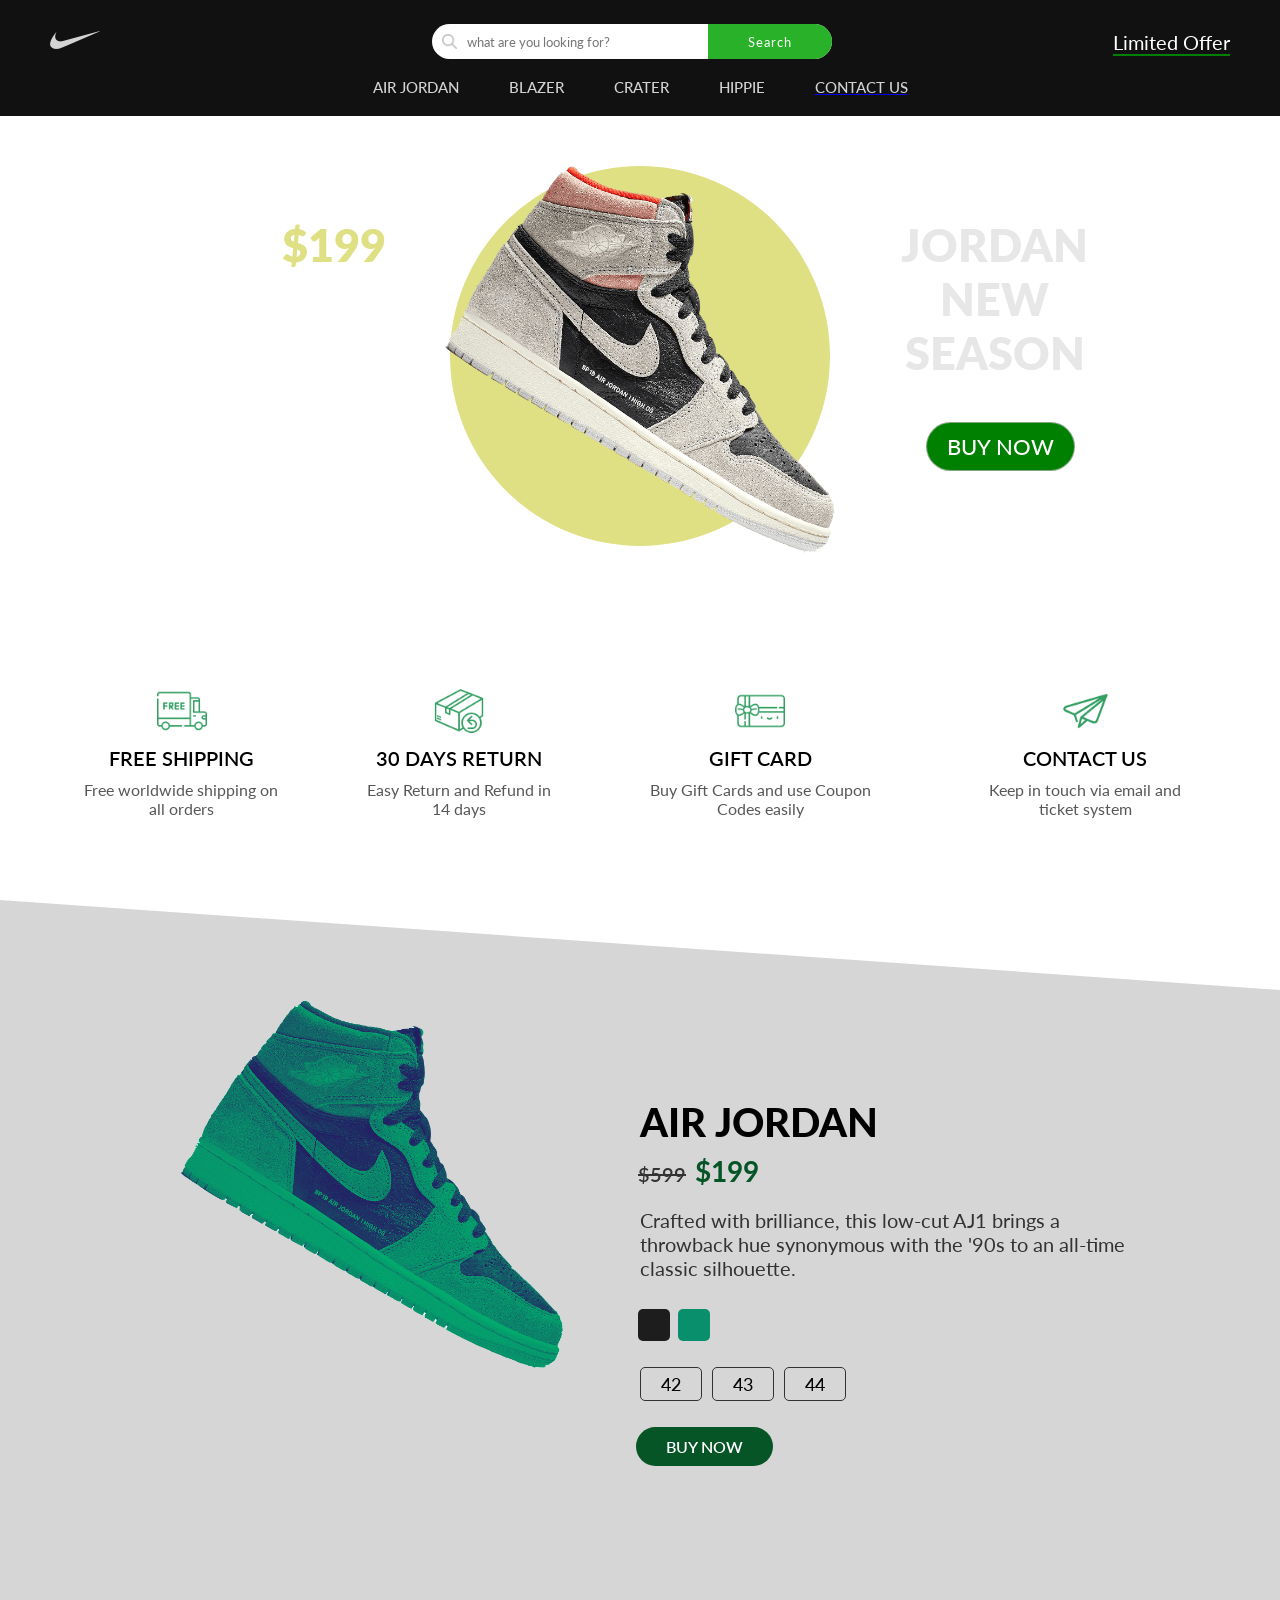
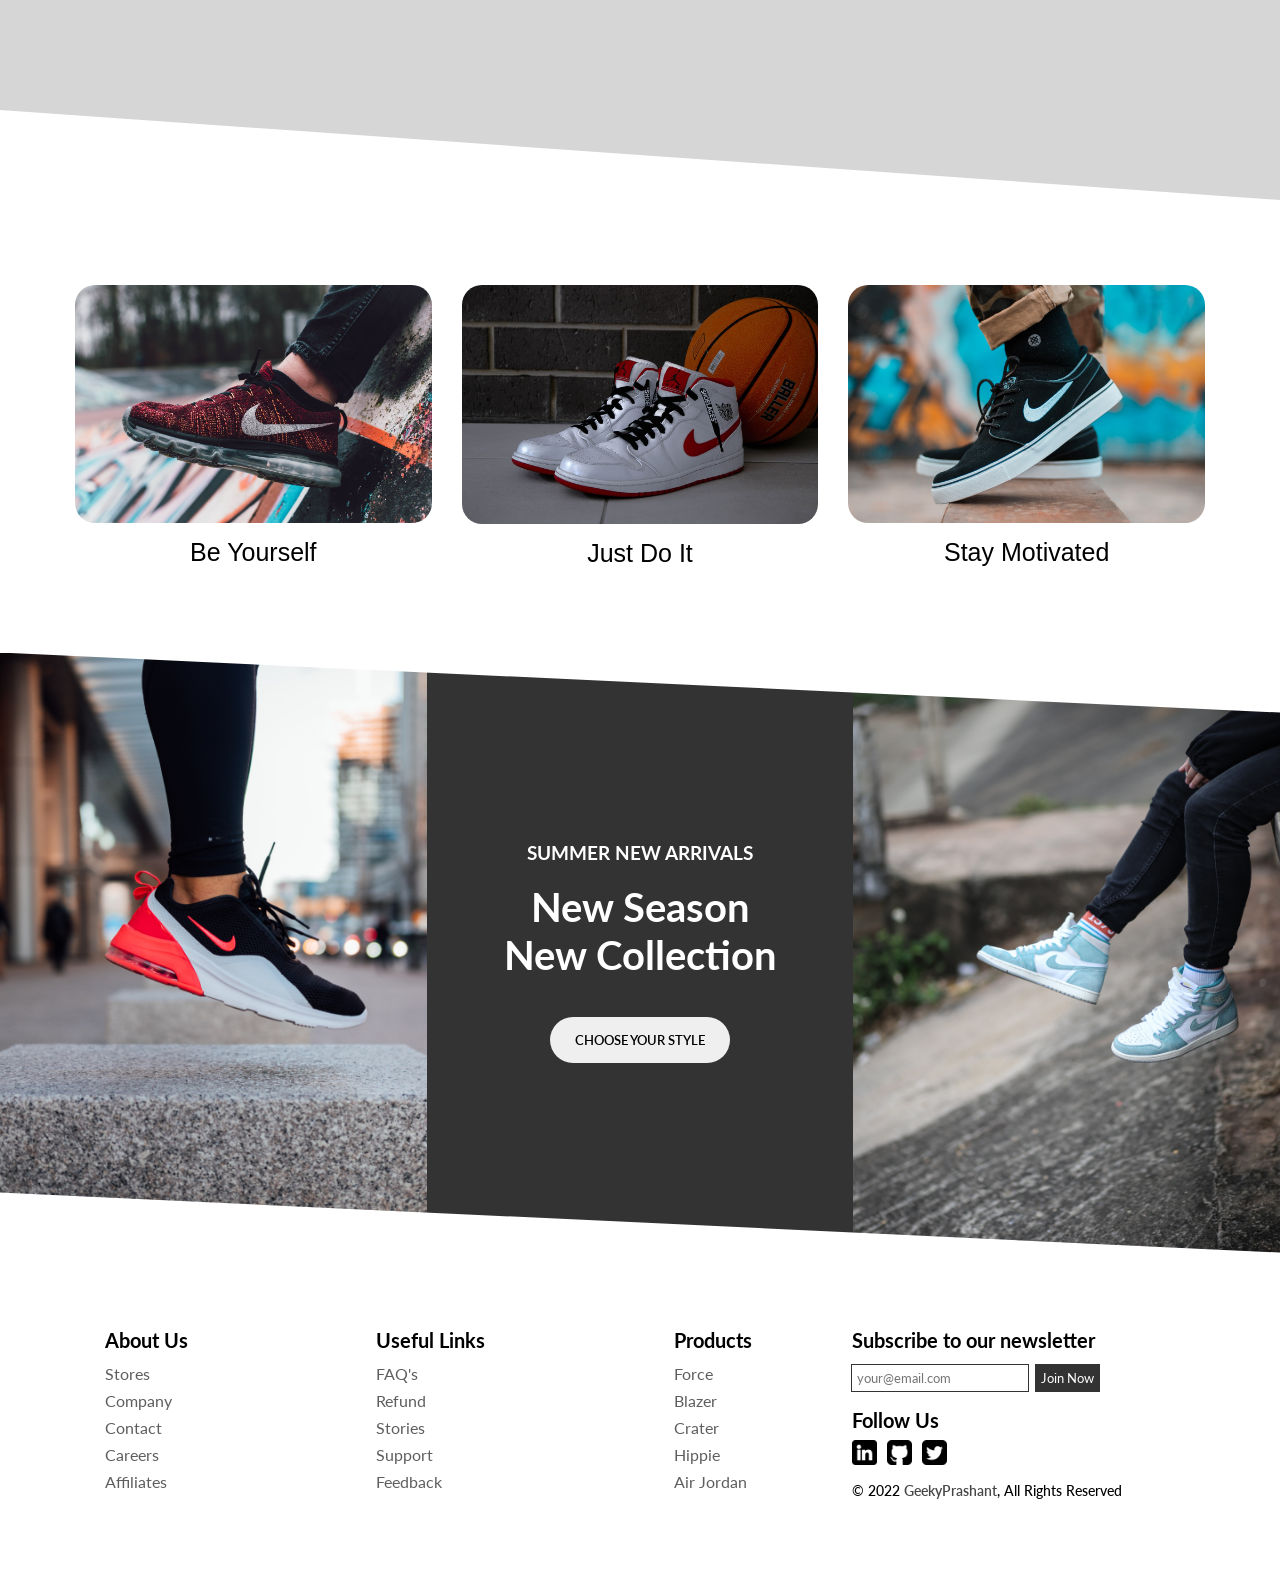
==== responsive-nike-clone-main/index.html @ 4c50a5a5 "Add files via upload" ====
<!DOCTYPE html>
<html lang="en">
  <head>
    <meta charset="UTF-8" />
    <meta name="viewport" content="width=device-width, initial-scale=1.0" />
    <title>Responsive Nike Clone</title>
    <link href="images/favicon.ico" rel="icon" type="image/x-icon" />
    <link rel="stylesheet" href="styles.css" />
    <link
      href="https://fonts.googleapis.com/css2?family=Lato:ital,wght@0,100;0,300;0,400;0,700;0,900;1,100;1,300;1,400;1,700;1,900&family=Roboto:wght@300&display=swap"
      rel="stylesheet"
    />
  </head>
  <body>
    <!-- Navbar Section -->
    <nav id="nav">
      <div class="navTop">
        <div class="navItem">
          <img src="images/logo.png" class="logo" />
        </div>
        <div class="navItem">
          <div class="search">
            <form>
              <img src="images/search.png" class="searchIcon" />
              <input type="text" placeholder="what are you looking for?" />
              <button type="submit">Search</button>
            </form>
          </div>
        </div>
        <div class="navItem">
          <span class="limitedOffer">Limited Offer</span>
        </div>
      </div>
      <div class="navBottom">
        <h3 class="menuItem">AIR JORDAN</h3>
        <h3 class="menuItem">BLAZER</h3>
        <h3 class="menuItem">CRATER</h3>
        <h3 class="menuItem">HIPPIE</h3>
        <a href="https://optical-project.onrender.com/book"><h3 class="menuItem">CONTACT US</h3></a>
      </div>
    </nav>

    <!-- Product Slider Section -->
    <div class="slider">
      <div class="sliderWrapper">
        <div class="sliderItem">
          <img src="./images/jordan.png" class="sliderImg" />
          <div class="sliderBg"></div>
          <h1 class="sliderTitle">
            JORDAN<br />
            NEW<br />
            SEASON
          </h1>
          <h2 class="sliderPrice">$199</h2>
          <button id="buy" class="buyButton"><a href="address.html">BUY NOW</a></button>
        </div>
        <!-- <script>
          document.getElementById("buy").addEventListener(('click'),()=>{
              alert("Buy successful")
          }); -->
        </script>
        <div class="sliderItem">
          <img src="./images/blazer.png" class="sliderImg" />
          <div class="sliderBg"></div>
          <h1 class="sliderTitle">
            BLAZER<br />
            NEW<br />
            SEASON
          </h1>
          <h2 class="sliderPrice">$129</h2>
          <button class="buyButton">BUY NOW</button>
        </div>
        <div class="sliderItem">
          <img src="./images/crater.png" class="sliderImg" />
          <div class="sliderBg"></div>
          <h1 class="sliderTitle">
            CRATER<br />
            NEW<br />
            SEASON
          </h1>
          <h2 class="sliderPrice">$139</h2>
          <button class="buyButton">BUY NOW</button>
        </div>
        <div class="sliderItem">
          <img src="./images/hippie.png" class="sliderImg" />
          <div class="sliderBg"></div>
          <h1 class="sliderTitle">
            HIPPIE<br />
            NEW<br />
            SEASON
          </h1>
          <h2 class="sliderPrice">$149</h2>
          <button class="buyButton" onclick="handleBuyNow()"><a href="address.html">BUY NOW</a></button>

        </div>
        <div class="sliderItem">
          <img src="./images/air2.png" class="sliderImg" />
          <div class="sliderBg"></div>
          <h1 class="sliderTitle">
            FORCE<br />
            NEW<br />
            SEASON
          </h1>
          <h2 class="sliderPrice">$119</h2>
          <button class="buyButton" onclick="handleBuyNow()">BUY NOW</button>
        </div>
      </div>
    </div>

    <!-- Features Section -->
    <div class="features">
      <div class="feature">
        <img src="./images/shipping.png" class="featureIcon" />
        <span class="featureTitle">FREE SHIPPING</span>
        <span class="featureDesc">Free worldwide shipping on all orders</span>
      </div>
      <div class="feature">
        <img src="./images/return.png" class="featureIcon" />
        <span class="featureTitle">30 DAYS RETURN</span>
        <span class="featureDesc">Easy Return and Refund in 14 days</span>
      </div>
      <div class="feature">
        <img src="./images/gift.png" class="featureIcon" />
        <span class="featureTitle">GIFT CARD</span>
        <span class="featureDesc"
          >Buy Gift Cards and use Coupon Codes easily</span
        >
      </div>
      <div class="feature">
        <img src="./images/contact.png" class="featureIcon" />
        <span class="featureTitle">CONTACT US</span>
        <span class="featureDesc"
          >Keep in touch via email and ticket system</span
        >
      </div>
    </div>

    <!-- Featured Product Section -->
    <div class="product">
      <img src="./images/jordan2.png" class="productImg" />
      <div class="productDetails">
        <h1 class="productTitle">AIR JORDAN</h1>
        <h2 class="productMrp">$599</h2>
        <h2 class="productPrice">$199</h2>
        <br />
        <p class="productDesc">
          Crafted with brilliance, this low-cut AJ1 brings a throwback hue
          synonymous with the '90s to an all-time classic silhouette.
        </p>
        <br />
        <div class="colors">
          <div class="color"></div>
          <div class="color"></div>
        </div>
        <div class="sizes">
          <div class="size">42</div>
          <div class="size">43</div>
          <div class="size">44</div>
        </div>
        <button class="productButton">BUY NOW</button>
      </div>
      <!-- Payment Model Popup -->
      <div class="payment">
        <h1 class="payTitle">Personal Information</h1>
        <label>Name and Surname</label>
        <input type="text" placeholder="Prashant Bhardwaj" class="payInput" />
        <label>Phone Number</label>
        <input type="text" placeholder="+91 987654321" class="payInput" />
        <label>Address</label>
        <input
          type="text"
          placeholder="XYZ Colony, Street Number - 78564"
          class="payInput"
        /><br />
        <h1 class="payTitle">Card Information</h1>
        <div class="cardIcons">
          <img src="./images/visa.png" width="40px" class="cardIcon" />
          <img src="./images/master.png" width="40px" class="cardIcon" />
        </div>
        <input type="password" class="payInput" placeholder="Card Number" />
        <div class="cardInfo">
          <input type="text" placeholder="mm" class="payInput sm" />
          <input type="text" placeholder="yyyy" class="payInput sm" />
          <input type="text" placeholder="cvv" class="payInput sm" />
        </div>
        <button class="payButton">Pay Now or Later</button>
        <span class="close">X</span>
      </div>
    </div>

    <!-- Gallery Section  -->
    <div class="gallery">
      <div class="galleryItem">
        <img src="images/img1.jpg" class="galleryImg" />
        <h1 class="galleryTitle">Be Yourself</h1>
      </div>
      <div class="galleryItem">
        <img src="images/img2.jpg" class="galleryImg" />
        <h1 class="galleryTitle">Just Do It</h1>
      </div>
      <div class="galleryItem">
        <img src="images/img3.jpg" class="galleryImg" />
        <h1 class="galleryTitle">Stay Motivated</h1>
      </div>
    </div>

    <!-- NewSeason Section  -->
    <div class="newSeason">
      <div class="nsItem">
        <img src="images/nsImg1.jpg" class="nsImg" />
      </div>
      <div class="nsItem">
        <h3 class="nsTitleSm">SUMMER NEW ARRIVALS</h3>
        <br />
        <h1 class="nsTitle">New Season</h1>
        <h1 class="nsTitle">New Collection</h1>
        <br /><br />
        <a href="#nav">
          <button class="nsButton">CHOOSE YOUR STYLE</button>
        </a>
      </div>
      <div class="nsItem">
        <img src="images/nsImg2.jpg" class="nsImg" />
      </div>
    </div>

    <!-- Footer Section  -->
    <footer>
      <!-- Footer Left  -->
      <div class="footerLeft">
        <div class="footerMenu">
          <h1 class="fMenuTitle">About Us</h1>
          <ul class="fList">
            <li class="fListItem">Stores</li>
            <li class="fListItem">Company</li>
            <li class="fListItem">Contact</li>
            <li class="fListItem">Careers</li>
            <li class="fListItem">Affiliates</li>
          </ul>
        </div>
        <div class="footerMenu">
          <h1 class="fMenuTitle">Useful Links</h1>
          <ul class="fList">
            <li class="fListItem">FAQ's</li>
            <li class="fListItem">Refund</li>
            <li class="fListItem">Stories</li>
            <li class="fListItem">Support</li>
            <li class="fListItem">Feedback</li>
          </ul>
        </div>
        <div class="footerMenu">
          <h1 class="fMenuTitle">Products</h1>
          <ul class="fList">
            <li class="fListItem">Force</li>
            <li class="fListItem">Blazer</li>
            <li class="fListItem">Crater</li>
            <li class="fListItem">Hippie</li>
            <li class="fListItem">Air Jordan</li>
          </ul>
        </div>
      </div>

      <!-- Footer Right  -->
      <div class="footerRight">
        <div class="footerRightMenu">
          <h1 class="fMenuTitle">Subscribe to our newsletter</h1>
          <div class="fMail">
            <input type="text" placeholder="your@email.com" class="fInput" />
            <button class="fButton">Join Now</button>
          </div>
        </div>
        <div class="footerRightMenu">
          <h1 class="fMenuTitle">Follow Us</h1>
          <div class="fIcons">
            <a href="https://www.linkedin.com/in/geekyprashant/" target="_blank"
              ><img src="./images/linkedin.png" class="fIcon"
            /></a>
            <a href="https://github.com/geeky-prashant" target="_blank"
              ><img src="./images/github.png" class="fIcon"
            /></a>
            <a href="https://twitter.com/geekyprashant" target="_blank"
              ><img src="./images/twitter.png" class="fIcon"
            /></a>
          </div>
        </div>
        <div class="footerRightMenu">
          <span class="copyright"
            >© 2022
            <a
              class="link"
              href="https://www.linkedin.com/in/geekyprashant/"
              target="_blank"
              >GeekyPrashant</a
            >, All Rights Reserved</span
          >
        </div>
      </div>
    </footer>
    <script>
      // Function to handle the click event of the "BUY NOW" button
      function handleBuyNow() {
        // Show alert when the button is clicked
        alert("Bought successfully!");
      }
    </script>
  </body>
</html>
---- responsive-nike-clone-main/styles.css ----
* {
  margin: 0;
  padding: 0;
  box-sizing: border-box;
  font-family: "Lato", sans-serif;
}
nav {
  background-color: #111;
  color: #fff;
  padding: 20px 50px;
}
.navTop {
  display: flex;
  align-items: center;
  justify-content: space-between;
  margin-bottom: 10px;
  margin-top: -5px;
}
.logo {
  cursor: pointer;
  width: 50px;
  margin-right: 50px;
}
form {
  background: #fff;
  width: 400px;
  height: 35px;
  display: flex;
  border-radius: 60px;
}
form input {
  flex: 1;
  border: none;
  outline: none;
}
form button {
  background: rgb(41, 177, 41);
  padding: 10px 40px;
  border: none;
  outline: none;
  color: #fff;
  letter-spacing: 1px;
  cursor: pointer;
  border-top-right-radius: 60px;
  border-bottom-right-radius: 60px;
}
form .searchIcon {
  align-self: center;
  width: 35px;
  height: 35px;
  padding: 10px;
}
.limitedOffer {
  font-size: 20px;
  border-bottom: 2px solid green;
  cursor: pointer;
}
.navBottom {
  display: flex;
  align-items: center;
  justify-content: center;
}
.menuItem {
  padding-left: 25px;
  padding-right: 25px;
  font-size: 15px;
  color: lightgrey;
  cursor: pointer;
  font-weight: 500;
}
.slider {
  background: url(images/background.jpg);
  
  overflow: hidden;
}
.sliderWrapper {
  display: flex;
  width: 500vw;
  transition: all 1.5s ease-in-out;
}
.sliderItem {
  width: 500vw;
  display: flex;
  align-items: center;
  justify-content: center;
  position: relative;
}
.sliderBg {
  width: 380px;
  height: 380px;
  border-radius: 50%;
  position: absolute;
  display: flex;
  align-items: center;
  margin-top: -30px;
}
.sliderTitle {
  position: absolute;
  top: 20%;
  right: 15%;
  font-size: 45px;
  font-weight: 800;
  text-align: center;
  color: rgba(223, 223, 223, 0.739);
  
}
.sliderPrice {
  position: absolute;
  top: 20%;
  left: 22%;
  font-size: 45px;
  font-weight: 800;
  text-align: center;
  border-bottom: 1px solid #ffff;
  
}
.sliderImg {
  padding: 50px;
  width: 490px;
  height: 490px;
  margin-bottom: 20px;
  z-index: 1;
}
.buyButton {
  position: absolute;
  top: 60%;
  right: 16%;
  font-size: 22px;
  padding: 10px 20px 10px 20px;
  font-weight: 500;
  color: #fff;
  background: green;
  border: 1px solid rgba(181, 180, 180, 0.739);
  border-radius: 25px;
  z-index: 1;
  cursor: pointer;
}

.buyButton a{
  text-decoration: none;
  color: #fff;
}
.buyButton:hover {
  background-color: #111;
  color: #fff;
  transition: 0.5s;
}
.sliderItem:nth-child(1) .sliderBg {
  background-color: rgb(223, 223, 131);
}
.sliderItem:nth-child(2) .sliderBg {
  background-color: rgb(184, 132, 237);
}
.sliderItem:nth-child(3) .sliderBg {
  background-color: #369e62;
}
.sliderItem:nth-child(4) .sliderBg {
  background-color: pink;
}
.sliderItem:nth-child(5) .sliderBg {
  background-color: sandybrown;
}

.sliderItem:nth-child(1) .sliderPrice {
  color: rgb(223, 223, 131);
}
.sliderItem:nth-child(2) .sliderPrice {
  color: rgb(184, 132, 237);
}
.sliderItem:nth-child(3) .sliderPrice {
  color: #369e62;
}
.sliderItem:nth-child(4) .sliderPrice {
  color: pink;
}
.sliderItem:nth-child(5) .sliderPrice {
  color: sandybrown;
}
.features {
  display: flex;
  align-items: center;
  justify-content: space-between;
  padding: 50px;
  margin-top: 10px;
  margin-bottom: 20px;
}
.feature {
  display: flex;
  flex-direction: column;
  align-items: center;
  text-align: center;
}
.featureIcon {
  width: 50px;
  height: 50px;
  cursor: pointer;
}
.featureTitle {
  font-size: 20px;
  font-weight: 600;
  margin: 10px;
}
.featureDesc {
  color: rgb(88, 87, 87);
  width: 80%;
  height: 50px;
}
.product {
  height: 100vh;
  background-color: rgba(192, 192, 192, 0.653);
  clip-path: polygon(0 0, 100% 10%, 100% 100%, 0 90%);
  position: relative;
}
.productImg {
  width: 30%;
  margin-top: 100px;
  margin-left: 180px;
}
.productDetails {
  position: absolute;
  top: 22%;
  right: 10%;
  width: 40%;
}
.productTitle {
  font-size: 40px;
  font-weight: 900;
  margin-bottom: 8px;
}
.productMrp {
  font-size: 20px;
  margin: 8px;
  margin-left: -2px;
  font-weight: 600;
  display: inline-block;
  margin-bottom: 16px;
  color: #333;
  text-decoration: line-through;
}
.productPrice {
  font-size: 28px;
  color: #055527;
  display: inline-block;
  margin-bottom: 20px;
  margin-left: -3px;
}
.productDesc {
  font-size: 20px;
  color: #333;
}
.colors,
.sizes {
  display: flex;
  margin-bottom: 16px;
}
.color {
  width: 32px;
  height: 32px;
  border-radius: 5px;
  background-color: #1e1d1e;
  margin: 10px;
  cursor: pointer;
  margin-left: -2px;
}
.color:last-child {
  background-color: #098f6b;
}
.size {
  padding: 5px 20px;
  border: 1px solid #333;
  border-radius: 5px;
  margin-right: 10px;
  cursor: pointer;
  font-size: 18px;
  margin-bottom: 2px;
}
.size:hover {
  background-color: #333;
  color: #fff;
}
.productButton {
  padding: 10px 30px;
  background-color: #055527;
  color: #fff;
  outline: none;
  border: none;
  border-radius: 50px;
  font-size: 16px;
  margin: 8px;
  margin-left: -4px;
  cursor: pointer;
  font-weight: 600;
}
.payment {
  width: 500px;
  height: 500px;
  background-color: #fff;
  position: absolute;
  top: 0;
  bottom: 0;
  left: 0;
  right: 0;
  margin: auto;
  padding: 30px 30px;
  display: none;
  flex-direction: column;
  border-radius: 15px;
  -webkit-box-shadow: 0px 0px 13px 2px rgb(82, 81, 81);
  box-shadow: 0px 0px 13px 2px rgb(82, 81, 81);
}
.payTitle {
  font-size: 20px;
  color: lightslategray;
  margin-bottom: 10px;
}
label {
  font-size: 14px;
  font-weight: 500;
}
.payInput {
  padding: 6px;
  margin: 6px 0px;
  border: none;
  border-bottom: 1px solid lightslategray;
  outline: none;
}
.payInput::placeholder {
  color: lightslategray;
}
.cardIcons {
  display: flex;
}
.cardIcon {
  margin-right: 10px;
}
.cardIcon {
  display: flex;
  justify-content: space-between;
}
.sm {
  width: 30%;
  padding: 6px;
  margin: 6px 6px;
}
.payButton {
  height: 50px;
  width: 100%;
  margin-top: 20px;
  border-radius: 50px;
  background-color: green;
  color: #fff;
  outline: none;
  border: none;
  font-size: 16px;
  font-weight: 500;
  font-family: "Poppins", sans-serif;
  cursor: pointer;
}
.close {
  width: 20px;
  height: 20px;
  position: absolute;
  background-color: lightslategray;
  color: #fff;
  border-radius: 5px;
  font-size: 12px;
  top: 15px;
  right: 15px;
  display: flex;
  align-items: center;
  justify-content: center;
  cursor: pointer;
}
.gallery {
  margin: 20px 10px;
  padding: 50px;
  display: flex;
}
.galleryItem {
  flex: 1;
  padding: 15px;
}
.galleryImg {
  width: 100%;
  border-radius: 20px;
  cursor: pointer;
}
.galleryTitle {
  font-size: 25px;
  text-align: center;
  font-weight: 500;
  font-family: "Poppins", sans-serif;
  margin-top: 12px;
}
.newSeason {
  display: flex;
  clip-path: polygon(0 0, 100% 10%, 100% 100%, 0 90%);
}
.nsItem {
  flex: 1;
  background-color: #333;
  flex-direction: column;
  color: #fff;
  display: flex;
  align-items: center;
  justify-content: center;
}
.nsImg {
  width: 100%;
  height: 600px;
}
.nsTitle {
  font-size: 40px;
}
.nsButton {
  padding: 15px 25px;
  font-weight: 600;
  cursor: pointer;
  border-radius: 50px;
  outline: none;
  border: none;
}
footer {
  display: flex;
  margin: 25px 55px;
}
.footerLeft {
  flex: 2;
  display: flex;
  justify-content: space-between;
  padding: 50px;
}
.fMenuTitle {
  font-size: 20px;
  margin-bottom: 12px;
}
.fList {
  padding: 0;
  list-style: none;
}
.fListItem {
  margin-bottom: 8px;
  color: rgb(94, 94, 94);
  cursor: pointer;
}
.footerRight {
  flex: 1;
  padding: 50px;
  display: flex;
  flex-direction: column;
  justify-content: space-between;
}
.fInput {
  padding: 5px;
  border: none;
  outline: 1px solid #333;
}
.fButton {
  padding: 6px;
  background-color: #333;
  color: #fff;
  cursor: pointer;
  outline: none;
  border: none;
  margin-left: 3px;
}
.fIcons {
  display: flex;
}
.fIcon {
  width: 25px;
  height: 25px;
  margin-right: 10px;
  margin-top: -5px;
  margin-bottom: -5px;
  cursor: pointer;
}
.copyright {
  font-weight: 500;
  font-size: 14px;
}
.link {
  text-decoration: none;
  font-weight: 600;
  color: rgb(70, 70, 70);
}



@media screen and (max-width: 600px) {
  nav {
    padding: 20px;
  }
  .search {
    display: none;
  }
  .navBottom {
    flex-wrap: wrap;
  }
  .menuItem {
    margin: 5px;
    padding: 5px;
    font-weight: 700;
    font-size: 14px;
  }
  .slider {
    clip-path: polygon(0 0, 100% 0, 100% 100%, 0 90%);
    padding-bottom: 40px;
  }
  .sliderImg {
    width: 90%;
    height: 90%;
  }
  .sliderBg {
    width: 60%;
    height: 60%;
  }
  .sliderTitle {
    display: none;
  }
  .sliderPrice {
    top: 8%;
    left: 6%;
    font-size: 32px;
  }
  .buyButton {
    top: unset;
    right: 6%;
    bottom: 2%;
    font-size: 15px;
  }
  .features {
    flex-direction: column;
    padding: 20px;
    margin-top: 5px;
    margin-bottom: -2px;
  }
  .feature {
    padding: 20px;
  }
  .featureIcon {
    width: 60px;
    height: 60px;
  }
  .product {
    clip-path: polygon(0 0, 100% 5%, 100% 100%, 0 95%);
    display: flex;
    flex-direction: column;
    align-items: center;
    height: 920px;
  }
  .productImg {
    width: 70%;
    margin-top: 90px;
    margin-bottom: -180px;
    margin-left: auto;
    margin-right: auto;
  }
  .productDetails {
    width: 100%;
    padding: 30px;
    right: 0%;
    display: flex;
    flex-direction: column;
    align-items: center;
    text-align: center;
    position: relative;
  }
  .productTitle {
    font-size: 25px;
  }
  .productDesc {
    margin-top: -20px;
  }
  .productMrp {
    display: none;
  }
  .productButton {
    padding: 15px 50px;
  }
  .payment {
    width: 350px;
    padding: 25px 20px;
  }
  .payButton {
    height: 100px;
    margin-top: 22px;
  }
  .sm {
    width: 28%;
    padding: 6px;
    margin: 6px 6px;
  }
  .gallery {
    display: flex;
    flex-direction: column;
    padding: 10px;
    margin-top: 50px;
    margin-bottom: 40px;
  }
  .newSeason {
    flex-direction: column;
    clip-path: polygon(0 0, 100% 3%, 100% 100%, 0 97%);
  }
  .nsItem:nth-child(2) {
    padding: 60px;
  }
  .nsTitleSm {
    text-align: center;
  }
  .nsTitle {
    text-align: center;
    font-size: 30px;
  }
  footer {
    flex-direction: column;
    align-items: center;
    margin: 40px 5px;
  }
  .footerLeft {
    padding: 25px;
    width: 100%;
  }
  .footerRight {
    width: 100%;
    padding: 0px;
    margin-bottom: 20px;
    align-items: center;
  }
  .fMenuTitle {
    text-align: center;
  }
  .fInput {
    padding: 10px;
  }
  .fButton {
    padding: 12px;
  }
  .fInput {
    margin-bottom: 20px;
  }
  .fIcons {
    margin-bottom: 20px;
  }
  .fIcon {
    width: 28px;
    height: 28px;
    margin-left: 5px;
  }
}
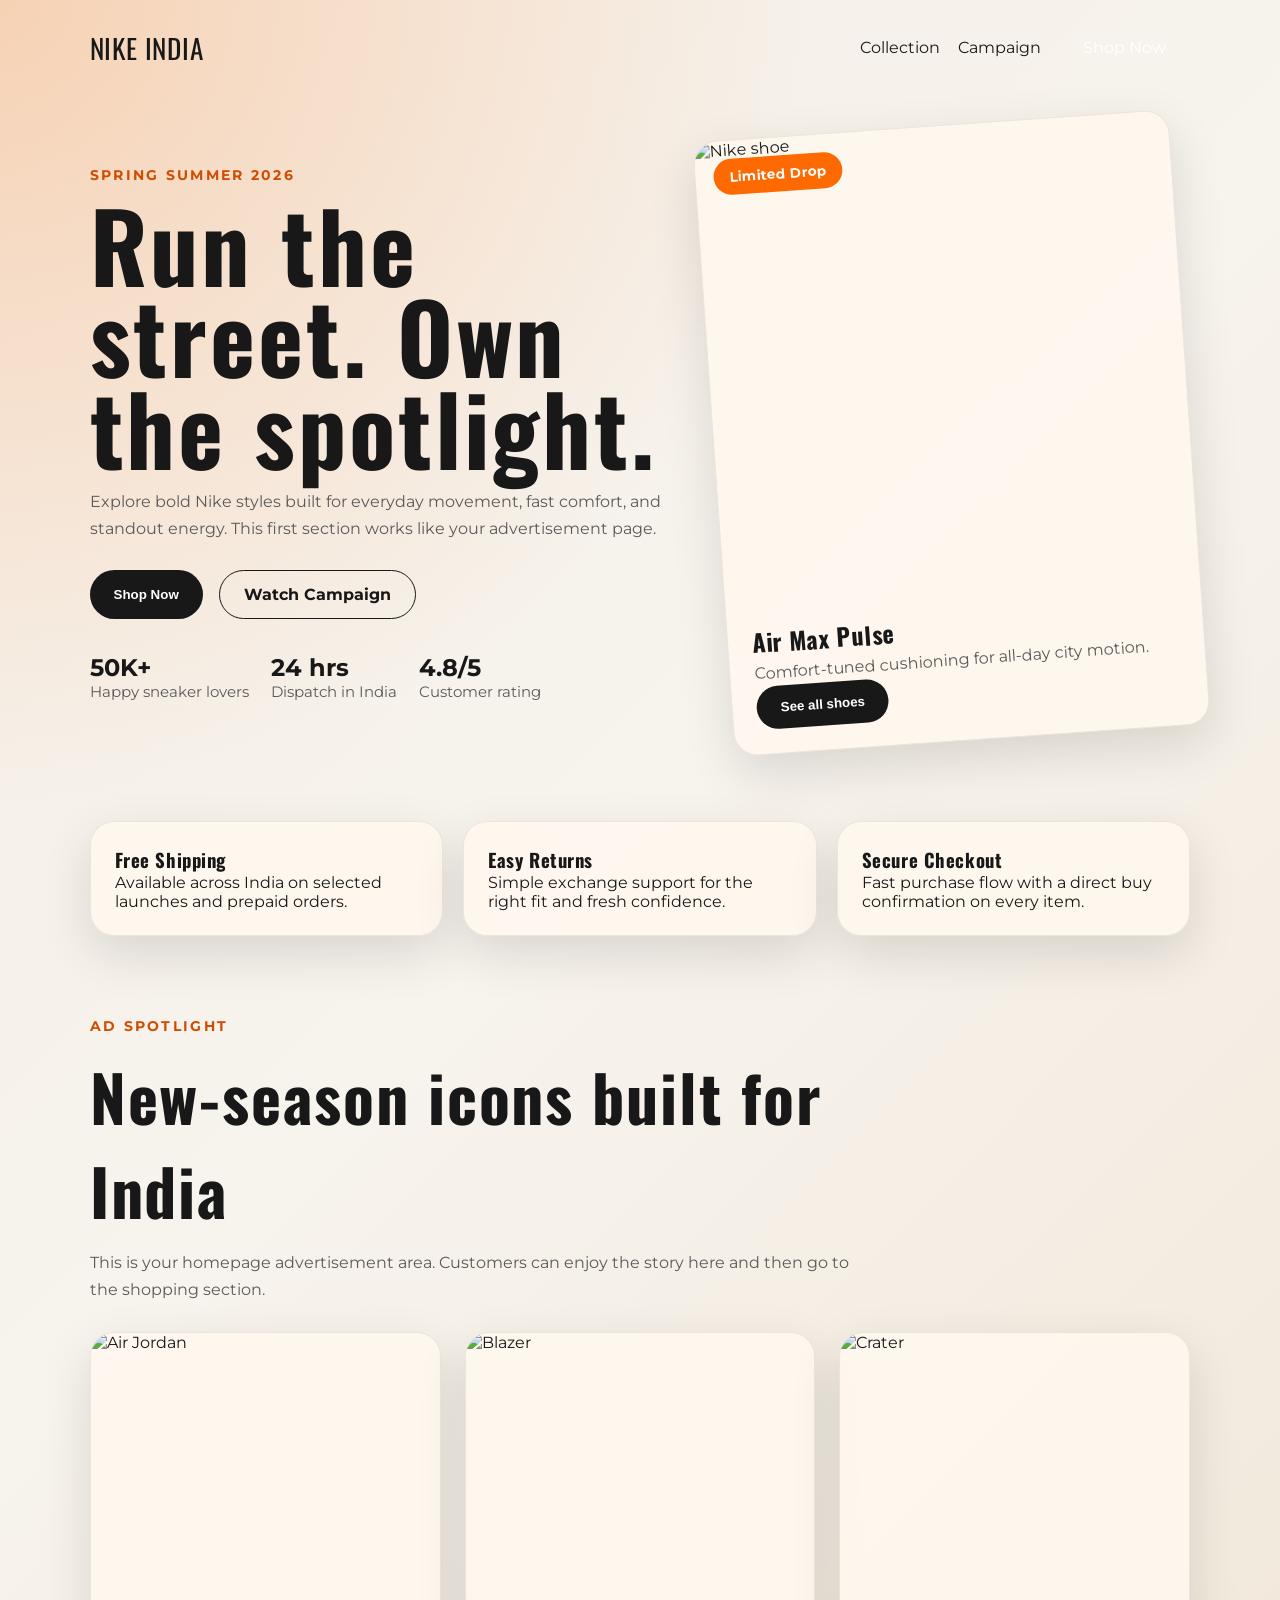
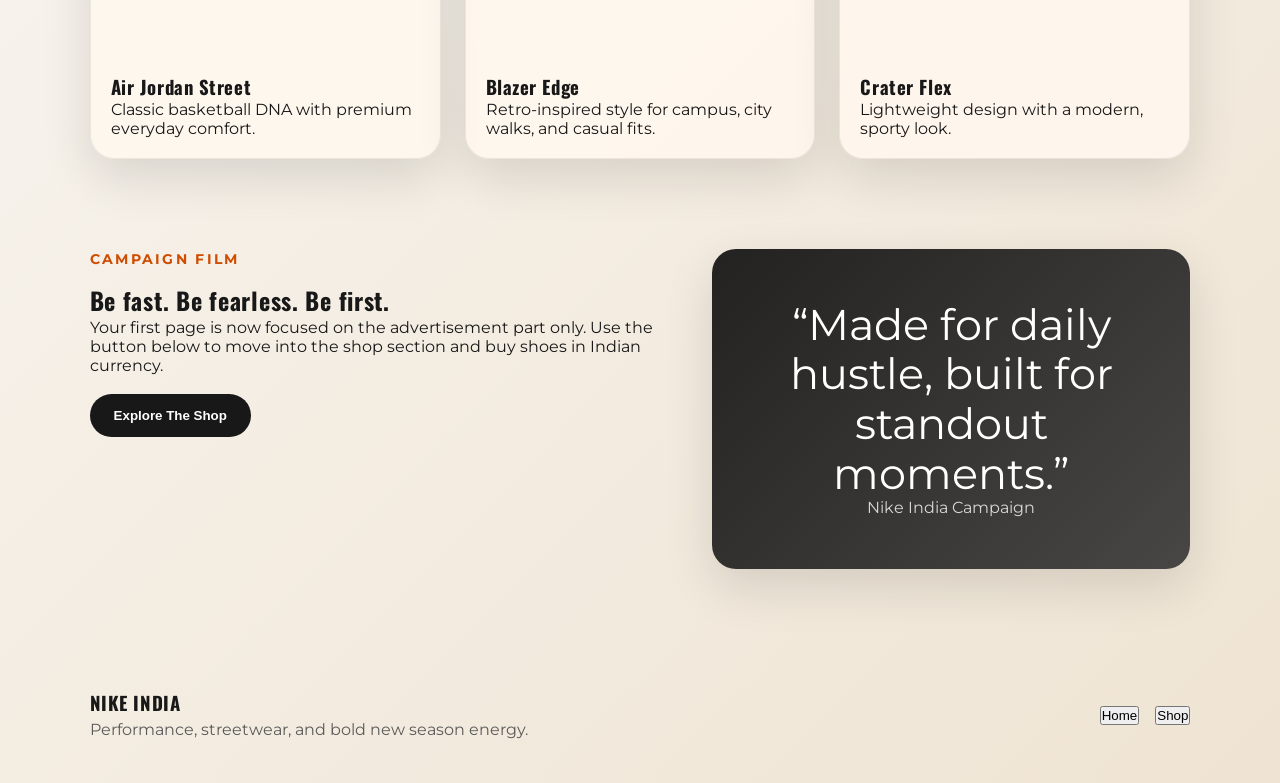
==== commit 561772c6: "Updated Nike Store project" ====
--- a/responsive-nike-clone-main/index.html
+++ b/responsive-nike-clone-main/index.html
@@ -1,307 +1,817 @@
-<!DOCTYPE html>
-<html lang="en">
-  <head>
-    <meta charset="UTF-8" />
-    <meta name="viewport" content="width=device-width, initial-scale=1.0" />
-    <title>Responsive Nike Clone</title>
-    <link href="images/favicon.ico" rel="icon" type="image/x-icon" />
-    <link rel="stylesheet" href="styles.css" />
-    <link
-      href="https://fonts.googleapis.com/css2?family=Lato:ital,wght@0,100;0,300;0,400;0,700;0,900;1,100;1,300;1,400;1,700;1,900&family=Roboto:wght@300&display=swap"
-      rel="stylesheet"
-    />
-  </head>
-  <body>
-    <!-- Navbar Section -->
-    <nav id="nav">
-      <div class="navTop">
-        <div class="navItem">
-          <img src="images/logo.png" class="logo" />
-        </div>
-        <div class="navItem">
-          <div class="search">
-            <form>
-              <img src="images/search.png" class="searchIcon" />
-              <input type="text" placeholder="what are you looking for?" />
-              <button type="submit">Search</button>
-            </form>
-          </div>
-        </div>
-        <div class="navItem">
-          <span class="limitedOffer">Limited Offer</span>
-        </div>
-      </div>
-      <div class="navBottom">
-        <h3 class="menuItem">AIR JORDAN</h3>
-        <h3 class="menuItem">BLAZER</h3>
-        <h3 class="menuItem">CRATER</h3>
-        <h3 class="menuItem">HIPPIE</h3>
-        <a href="https://optical-project.onrender.com/book"><h3 class="menuItem">CONTACT US</h3></a>
-      </div>
-    </nav>
-
-    <!-- Product Slider Section -->
-    <div class="slider">
-      <div class="sliderWrapper">
-        <div class="sliderItem">
-          <img src="./images/jordan.png" class="sliderImg" />
-          <div class="sliderBg"></div>
-          <h1 class="sliderTitle">
-            JORDAN<br />
-            NEW<br />
-            SEASON
-          </h1>
-          <h2 class="sliderPrice">$199</h2>
-          <button id="buy" class="buyButton"><a href="address.html">BUY NOW</a></button>
-        </div>
-        <!-- <script>
-          document.getElementById("buy").addEventListener(('click'),()=>{
-              alert("Buy successful")
-          }); -->
-        </script>
-        <div class="sliderItem">
-          <img src="./images/blazer.png" class="sliderImg" />
-          <div class="sliderBg"></div>
-          <h1 class="sliderTitle">
-            BLAZER<br />
-            NEW<br />
-            SEASON
-          </h1>
-          <h2 class="sliderPrice">$129</h2>
-          <button class="buyButton">BUY NOW</button>
-        </div>
-        <div class="sliderItem">
-          <img src="./images/crater.png" class="sliderImg" />
-          <div class="sliderBg"></div>
-          <h1 class="sliderTitle">
-            CRATER<br />
-            NEW<br />
-            SEASON
-          </h1>
-          <h2 class="sliderPrice">$139</h2>
-          <button class="buyButton">BUY NOW</button>
-        </div>
-        <div class="sliderItem">
-          <img src="./images/hippie.png" class="sliderImg" />
-          <div class="sliderBg"></div>
-          <h1 class="sliderTitle">
-            HIPPIE<br />
-            NEW<br />
-            SEASON
-          </h1>
-          <h2 class="sliderPrice">$149</h2>
-          <button class="buyButton" onclick="handleBuyNow()"><a href="address.html">BUY NOW</a></button>
-
-        </div>
-        <div class="sliderItem">
-          <img src="./images/air2.png" class="sliderImg" />
-          <div class="sliderBg"></div>
-          <h1 class="sliderTitle">
-            FORCE<br />
-            NEW<br />
-            SEASON
-          </h1>
-          <h2 class="sliderPrice">$119</h2>
-          <button class="buyButton" onclick="handleBuyNow()">BUY NOW</button>
-        </div>
-      </div>
-    </div>
-
-    <!-- Features Section -->
-    <div class="features">
-      <div class="feature">
-        <img src="./images/shipping.png" class="featureIcon" />
-        <span class="featureTitle">FREE SHIPPING</span>
-        <span class="featureDesc">Free worldwide shipping on all orders</span>
-      </div>
-      <div class="feature">
-        <img src="./images/return.png" class="featureIcon" />
-        <span class="featureTitle">30 DAYS RETURN</span>
-        <span class="featureDesc">Easy Return and Refund in 14 days</span>
-      </div>
-      <div class="feature">
-        <img src="./images/gift.png" class="featureIcon" />
-        <span class="featureTitle">GIFT CARD</span>
-        <span class="featureDesc"
-          >Buy Gift Cards and use Coupon Codes easily</span
-        >
-      </div>
-      <div class="feature">
-        <img src="./images/contact.png" class="featureIcon" />
-        <span class="featureTitle">CONTACT US</span>
-        <span class="featureDesc"
-          >Keep in touch via email and ticket system</span
-        >
-      </div>
-    </div>
-
-    <!-- Featured Product Section -->
-    <div class="product">
-      <img src="./images/jordan2.png" class="productImg" />
-      <div class="productDetails">
-        <h1 class="productTitle">AIR JORDAN</h1>
-        <h2 class="productMrp">$599</h2>
-        <h2 class="productPrice">$199</h2>
-        <br />
-        <p class="productDesc">
-          Crafted with brilliance, this low-cut AJ1 brings a throwback hue
-          synonymous with the '90s to an all-time classic silhouette.
-        </p>
-        <br />
-        <div class="colors">
-          <div class="color"></div>
-          <div class="color"></div>
-        </div>
-        <div class="sizes">
-          <div class="size">42</div>
-          <div class="size">43</div>
-          <div class="size">44</div>
-        </div>
-        <button class="productButton">BUY NOW</button>
-      </div>
-      <!-- Payment Model Popup -->
-      <div class="payment">
-        <h1 class="payTitle">Personal Information</h1>
-        <label>Name and Surname</label>
-        <input type="text" placeholder="Prashant Bhardwaj" class="payInput" />
-        <label>Phone Number</label>
-        <input type="text" placeholder="+91 987654321" class="payInput" />
-        <label>Address</label>
-        <input
-          type="text"
-          placeholder="XYZ Colony, Street Number - 78564"
-          class="payInput"
-        /><br />
-        <h1 class="payTitle">Card Information</h1>
-        <div class="cardIcons">
-          <img src="./images/visa.png" width="40px" class="cardIcon" />
-          <img src="./images/master.png" width="40px" class="cardIcon" />
-        </div>
-        <input type="password" class="payInput" placeholder="Card Number" />
-        <div class="cardInfo">
-          <input type="text" placeholder="mm" class="payInput sm" />
-          <input type="text" placeholder="yyyy" class="payInput sm" />
-          <input type="text" placeholder="cvv" class="payInput sm" />
-        </div>
-        <button class="payButton">Pay Now or Later</button>
-        <span class="close">X</span>
-      </div>
-    </div>
-
-    <!-- Gallery Section  -->
-    <div class="gallery">
-      <div class="galleryItem">
-        <img src="images/img1.jpg" class="galleryImg" />
-        <h1 class="galleryTitle">Be Yourself</h1>
-      </div>
-      <div class="galleryItem">
-        <img src="images/img2.jpg" class="galleryImg" />
-        <h1 class="galleryTitle">Just Do It</h1>
-      </div>
-      <div class="galleryItem">
-        <img src="images/img3.jpg" class="galleryImg" />
-        <h1 class="galleryTitle">Stay Motivated</h1>
-      </div>
-    </div>
-
-    <!-- NewSeason Section  -->
-    <div class="newSeason">
-      <div class="nsItem">
-        <img src="images/nsImg1.jpg" class="nsImg" />
-      </div>
-      <div class="nsItem">
-        <h3 class="nsTitleSm">SUMMER NEW ARRIVALS</h3>
-        <br />
-        <h1 class="nsTitle">New Season</h1>
-        <h1 class="nsTitle">New Collection</h1>
-        <br /><br />
-        <a href="#nav">
-          <button class="nsButton">CHOOSE YOUR STYLE</button>
-        </a>
-      </div>
-      <div class="nsItem">
-        <img src="images/nsImg2.jpg" class="nsImg" />
-      </div>
-    </div>
-
-    <!-- Footer Section  -->
-    <footer>
-      <!-- Footer Left  -->
-      <div class="footerLeft">
-        <div class="footerMenu">
-          <h1 class="fMenuTitle">About Us</h1>
-          <ul class="fList">
-            <li class="fListItem">Stores</li>
-            <li class="fListItem">Company</li>
-            <li class="fListItem">Contact</li>
-            <li class="fListItem">Careers</li>
-            <li class="fListItem">Affiliates</li>
-          </ul>
-        </div>
-        <div class="footerMenu">
-          <h1 class="fMenuTitle">Useful Links</h1>
-          <ul class="fList">
-            <li class="fListItem">FAQ's</li>
-            <li class="fListItem">Refund</li>
-            <li class="fListItem">Stories</li>
-            <li class="fListItem">Support</li>
-            <li class="fListItem">Feedback</li>
-          </ul>
-        </div>
-        <div class="footerMenu">
-          <h1 class="fMenuTitle">Products</h1>
-          <ul class="fList">
-            <li class="fListItem">Force</li>
-            <li class="fListItem">Blazer</li>
-            <li class="fListItem">Crater</li>
-            <li class="fListItem">Hippie</li>
-            <li class="fListItem">Air Jordan</li>
-          </ul>
-        </div>
-      </div>
-
-      <!-- Footer Right  -->
-      <div class="footerRight">
-        <div class="footerRightMenu">
-          <h1 class="fMenuTitle">Subscribe to our newsletter</h1>
-          <div class="fMail">
-            <input type="text" placeholder="your@email.com" class="fInput" />
-            <button class="fButton">Join Now</button>
-          </div>
-        </div>
-        <div class="footerRightMenu">
-          <h1 class="fMenuTitle">Follow Us</h1>
-          <div class="fIcons">
-            <a href="https://www.linkedin.com/in/geekyprashant/" target="_blank"
-              ><img src="./images/linkedin.png" class="fIcon"
-            /></a>
-            <a href="https://github.com/geeky-prashant" target="_blank"
-              ><img src="./images/github.png" class="fIcon"
-            /></a>
-            <a href="https://twitter.com/geekyprashant" target="_blank"
-              ><img src="./images/twitter.png" class="fIcon"
-            /></a>
-          </div>
-        </div>
-        <div class="footerRightMenu">
-          <span class="copyright"
-            >© 2022
-            <a
-              class="link"
-              href="https://www.linkedin.com/in/geekyprashant/"
-              target="_blank"
-              >GeekyPrashant</a
-            >, All Rights Reserved</span
-          >
-        </div>
-      </div>
-    </footer>
-    <script>
-      // Function to handle the click event of the "BUY NOW" button
-      function handleBuyNow() {
-        // Show alert when the button is clicked
-        alert("Bought successfully!");
-      }
-    </script>
-  </body>
-</html>
+<!DOCTYPE html>
+<html lang="en">
+  <head>
+    <meta charset="UTF-8" />
+    <meta name="viewport" content="width=device-width, initial-scale=1.0" />
+    <title>Nike India | Two Page Style Single File</title>
+    <link rel="preconnect" href="https://fonts.googleapis.com" />
+    <link rel="preconnect" href="https://fonts.gstatic.com" crossorigin />
+    <link
+      href="https://fonts.googleapis.com/css2?family=Oswald:wght@400;500;700&family=Montserrat:wght@400;500;600;700&display=swap"
+      rel="stylesheet"
+    />
+    <style>
+      :root {
+        --bg: #f4efe7;
+        --text: #181818;
+        --muted: #5a5a5a;
+        --accent: #ff6a00;
+        --accent-dark: #cf4d00;
+        --line: rgba(24, 24, 24, 0.08);
+        --panel: rgba(255, 248, 239, 0.9);
+        --shadow: 0 18px 50px rgba(0, 0, 0, 0.12);
+      }
+
+      * {
+        box-sizing: border-box;
+        margin: 0;
+        padding: 0;
+      }
+
+      html {
+        scroll-behavior: smooth;
+      }
+
+      body {
+        font-family: "Montserrat", sans-serif;
+        color: var(--text);
+        background:
+          radial-gradient(circle at top left, rgba(255, 106, 0, 0.22), transparent 30%),
+          linear-gradient(135deg, #f4efe7 0%, #f7f3ed 40%, #efe4d3 100%);
+      }
+
+      a {
+        text-decoration: none;
+        color: inherit;
+      }
+
+      img {
+        width: 100%;
+        display: block;
+      }
+
+      .hidden {
+        display: none !important;
+      }
+
+      .nav {
+        display: flex;
+        justify-content: space-between;
+        align-items: center;
+        gap: 20px;
+        padding: 24px 7vw;
+        flex-wrap: wrap;
+      }
+
+      .brand,
+      h1,
+      h2,
+      h3 {
+        font-family: "Oswald", sans-serif;
+        letter-spacing: 0.03em;
+      }
+
+      .brand {
+        font-size: 1.7rem;
+      }
+
+      .nav-links {
+        display: flex;
+        gap: 18px;
+        flex-wrap: wrap;
+        align-items: center;
+      }
+
+      .nav-links a,
+      .nav-links button {
+        font-weight: 600;
+        background: none;
+        border: none;
+        cursor: pointer;
+        font: inherit;
+      }
+
+      .btn,
+      .buy-now-btn,
+      .nav-btn {
+        display: inline-flex;
+        align-items: center;
+        justify-content: center;
+        border-radius: 999px;
+        padding: 14px 24px;
+        font-weight: 700;
+        border: none;
+        cursor: pointer;
+        transition: 0.25s ease;
+      }
+
+      .btn,
+      .buy-now-btn,
+      .nav-btn {
+        background: var(--text);
+        color: #fff;
+      }
+
+      .btn-outline {
+        background: transparent;
+        border: 1px solid var(--text);
+        color: var(--text);
+      }
+
+      .btn:hover,
+      .buy-now-btn:hover,
+      .nav-btn:hover,
+      .btn-outline:hover {
+        transform: translateY(-2px);
+      }
+
+      .section {
+        padding-left: 7vw;
+        padding-right: 7vw;
+      }
+
+      .eyebrow {
+        display: inline-block;
+        margin-bottom: 14px;
+        color: var(--accent-dark);
+        font-size: 0.9rem;
+        font-weight: 700;
+        letter-spacing: 0.16em;
+        text-transform: uppercase;
+      }
+
+      .home-page {
+        min-height: 100vh;
+      }
+
+      .hero {
+        display: grid;
+        grid-template-columns: 1.1fr 0.9fr;
+        gap: 40px;
+        align-items: center;
+        padding: 30px 7vw 80px;
+      }
+
+      .hero h1,
+      .shop-header h1 {
+        font-size: clamp(3rem, 8vw, 6rem);
+        line-height: 0.95;
+        margin-bottom: 16px;
+      }
+
+      .hero p,
+      .shop-header p,
+      .section-heading p,
+      .product-card p,
+      .checkout-copy p,
+      .footer p {
+        color: var(--muted);
+        line-height: 1.7;
+      }
+
+      .hero-actions {
+        display: flex;
+        gap: 16px;
+        flex-wrap: wrap;
+        margin: 28px 0 34px;
+      }
+
+      .hero-stats {
+        display: flex;
+        gap: 22px;
+        flex-wrap: wrap;
+      }
+
+      .hero-stats strong {
+        display: block;
+        font-size: 1.5rem;
+      }
+
+      .hero-stats span {
+        color: var(--muted);
+        font-size: 0.95rem;
+      }
+
+      .hero-card,
+      .feature-strip article,
+      .preview-card,
+      .product-card,
+      .checkout-card {
+        background: var(--panel);
+        border: 1px solid var(--line);
+        border-radius: 24px;
+        box-shadow: var(--shadow);
+      }
+
+      .hero-card {
+        overflow: hidden;
+        transform: rotate(-4deg);
+        position: relative;
+      }
+
+      .hero-card img {
+        height: 460px;
+        object-fit: cover;
+      }
+
+      .badge {
+        position: absolute;
+        top: 18px;
+        left: 18px;
+        background: var(--accent);
+        color: #fff;
+        padding: 10px 16px;
+        border-radius: 999px;
+        font-size: 0.85rem;
+        font-weight: 700;
+      }
+
+      .hero-card-info {
+        padding: 24px;
+      }
+
+      .inline-link {
+        display: inline-block;
+        margin-top: 10px;
+        color: var(--accent-dark);
+        font-weight: 700;
+      }
+
+      .feature-strip {
+        display: grid;
+        grid-template-columns: repeat(3, 1fr);
+        gap: 20px;
+        padding: 0 7vw 80px;
+      }
+
+      .feature-strip article {
+        padding: 24px;
+      }
+
+      .section-heading {
+        max-width: 760px;
+        margin-bottom: 28px;
+      }
+
+      .section-heading h2,
+      .checkout-copy h2 {
+        font-size: clamp(2.2rem, 5vw, 4rem);
+        margin-bottom: 12px;
+      }
+
+      .collection-preview {
+        padding-bottom: 90px;
+      }
+
+      .preview-grid {
+        display: grid;
+        grid-template-columns: repeat(3, 1fr);
+        gap: 24px;
+      }
+
+      .preview-card {
+        overflow: hidden;
+      }
+
+      .preview-card img {
+        height: 320px;
+        object-fit: cover;
+      }
+
+      .preview-card div {
+        padding: 20px;
+      }
+
+      .campaign {
+        display: grid;
+        grid-template-columns: 1fr 0.8fr;
+        gap: 24px;
+        align-items: stretch;
+        padding-bottom: 90px;
+      }
+
+      .quote-card {
+        min-height: 320px;
+        border-radius: 24px;
+        display: grid;
+        place-items: center;
+        text-align: center;
+        padding: 30px;
+        color: #fff;
+        background:
+          linear-gradient(135deg, rgba(17, 17, 17, 0.92), rgba(57, 57, 57, 0.92)),
+          url("https://images.unsplash.com/photo-1552346154-21d32810aba3?auto=format&fit=crop&w=900&q=80")
+            center/cover;
+        box-shadow: var(--shadow);
+      }
+
+      .quote-card p {
+        font-size: clamp(1.5rem, 4vw, 2.7rem);
+        line-height: 1.15;
+      }
+
+      .quote-card span {
+        margin-top: 14px;
+        color: rgba(255, 255, 255, 0.8);
+      }
+
+      .shop-page {
+        padding-top: 20px;
+        padding-bottom: 80px;
+      }
+
+      .shop-header {
+        display: flex;
+        justify-content: space-between;
+        align-items: end;
+        gap: 20px;
+        padding-top: 30px;
+        padding-bottom: 50px;
+      }
+
+      .product-grid {
+        display: grid;
+        grid-template-columns: repeat(3, 1fr);
+        gap: 24px;
+      }
+
+      .product-card {
+        padding: 18px;
+      }
+
+      .product-card img {
+        height: 260px;
+        object-fit: cover;
+        border-radius: 18px;
+        margin-bottom: 18px;
+      }
+
+      .product-card h3 {
+        font-size: 1.7rem;
+      }
+
+      .product-card strong {
+        display: block;
+        margin: 14px 0 16px;
+        color: var(--accent-dark);
+        font-size: 1.2rem;
+      }
+
+      .checkout-section {
+        padding-top: 70px;
+      }
+
+      .checkout-card {
+        display: grid;
+        grid-template-columns: 0.9fr 1.1fr;
+        gap: 28px;
+        padding: 28px;
+      }
+
+      .checkout-form {
+        display: grid;
+        gap: 12px;
+      }
+
+      .checkout-form input,
+      .checkout-form textarea {
+        width: 100%;
+        padding: 14px 16px;
+        border-radius: 16px;
+        border: 1px solid rgba(24, 24, 24, 0.15);
+        background: #fffdf8;
+        font: inherit;
+      }
+
+      .full-width {
+        width: 100%;
+      }
+
+      .footer {
+        display: flex;
+        justify-content: space-between;
+        gap: 20px;
+        padding: 30px 7vw 40px;
+        flex-wrap: wrap;
+      }
+
+      .footer-links {
+        display: flex;
+        gap: 16px;
+        align-items: center;
+        flex-wrap: wrap;
+      }
+
+      .toast {
+        position: fixed;
+        right: 20px;
+        bottom: 20px;
+        background: #111;
+        color: #fff;
+        padding: 16px 20px;
+        border-radius: 16px;
+        box-shadow: var(--shadow);
+        opacity: 0;
+        pointer-events: none;
+        transform: translateY(10px);
+        transition: opacity 0.25s ease, transform 0.25s ease;
+      }
+
+      .toast.show {
+        opacity: 1;
+        transform: translateY(0);
+      }
+
+      @media (max-width: 980px) {
+        .hero,
+        .campaign,
+        .checkout-card {
+          grid-template-columns: 1fr;
+        }
+
+        .feature-strip,
+        .preview-grid,
+        .product-grid {
+          grid-template-columns: 1fr 1fr;
+        }
+
+        .shop-header,
+        .footer {
+          flex-direction: column;
+          align-items: start;
+        }
+
+        .hero-card {
+          transform: none;
+        }
+      }
+
+      @media (max-width: 640px) {
+        .nav,
+        .nav-links,
+        .hero-actions,
+        .hero-stats {
+          flex-direction: column;
+          align-items: start;
+        }
+
+        .feature-strip,
+        .preview-grid,
+        .product-grid {
+          grid-template-columns: 1fr;
+        }
+
+        .hero-card img {
+          height: 340px;
+        }
+      }
+    </style>
+  </head>
+  <body>
+    <div id="homePage" class="home-page">
+      <nav class="nav">
+        <a class="brand" href="#">NIKE INDIA</a>
+        <div class="nav-links">
+          <a href="#collection">Collection</a>
+          <a href="#campaign">Campaign</a>
+          <button class="nav-btn" onclick="showShopPage()">Shop Now</button>
+        </div>
+      </nav>
+
+      <section class="hero">
+        <div>
+          <span class="eyebrow">Spring Summer 2026</span>
+          <h1>Run the street. Own the spotlight.</h1>
+          <p>
+            Explore bold Nike styles built for everyday movement, fast comfort,
+            and standout energy. This first section works like your advertisement page.
+          </p>
+          <div class="hero-actions">
+            <button class="btn" onclick="showShopPage()">Shop Now</button>
+            <a class="btn btn-outline" href="#campaign">Watch Campaign</a>
+          </div>
+          <div class="hero-stats">
+            <div>
+              <strong>50K+</strong>
+              <span>Happy sneaker lovers</span>
+            </div>
+            <div>
+              <strong>24 hrs</strong>
+              <span>Dispatch in India</span>
+            </div>
+            <div>
+              <strong>4.8/5</strong>
+              <span>Customer rating</span>
+            </div>
+          </div>
+        </div>
+
+        <div class="hero-card">
+          <span class="badge">Limited Drop</span>
+          <img
+            src="https://images.unsplash.com/photo-1542291026-7eec264c27ff?auto=format&fit=crop&w=900&q=80"
+            alt="Nike shoe"
+          />
+          <div class="hero-card-info">
+            <h2>Air Max Pulse</h2>
+            <p>Comfort-tuned cushioning for all-day city motion.</p>
+            <button class="btn" onclick="showShopPage()">See all shoes</button>
+          </div>
+        </div>
+      </section>
+
+      <section class="feature-strip">
+        <article>
+          <h3>Free Shipping</h3>
+          <p>Available across India on selected launches and prepaid orders.</p>
+        </article>
+        <article>
+          <h3>Easy Returns</h3>
+          <p>Simple exchange support for the right fit and fresh confidence.</p>
+        </article>
+        <article>
+          <h3>Secure Checkout</h3>
+          <p>Fast purchase flow with a direct buy confirmation on every item.</p>
+        </article>
+      </section>
+
+      <section class="section collection-preview" id="collection">
+        <div class="section-heading">
+          <span class="eyebrow">Ad Spotlight</span>
+          <h2>New-season icons built for India</h2>
+          <p>
+            This is your homepage advertisement area. Customers can enjoy the story
+            here and then go to the shopping section.
+          </p>
+        </div>
+
+        <div class="preview-grid">
+          <article class="preview-card">
+            <img
+              src="https://images.unsplash.com/photo-1600185365926-3a2ce3cdb9eb?auto=format&fit=crop&w=900&q=80"
+              alt="Air Jordan"
+            />
+            <div>
+              <h3>Air Jordan Street</h3>
+              <p>Classic basketball DNA with premium everyday comfort.</p>
+            </div>
+          </article>
+
+          <article class="preview-card">
+            <img
+              src="https://images.unsplash.com/photo-1543508282-6319a3e2621f?auto=format&fit=crop&w=900&q=80"
+              alt="Blazer"
+            />
+            <div>
+              <h3>Blazer Edge</h3>
+              <p>Retro-inspired style for campus, city walks, and casual fits.</p>
+            </div>
+          </article>
+
+          <article class="preview-card">
+            <img
+              src="https://images.unsplash.com/photo-1514989940723-e8e51635b782?auto=format&fit=crop&w=900&q=80"
+              alt="Crater"
+            />
+            <div>
+              <h3>Crater Flex</h3>
+              <p>Lightweight design with a modern, sporty look.</p>
+            </div>
+          </article>
+        </div>
+      </section>
+
+      <section class="section campaign" id="campaign">
+        <div>
+          <span class="eyebrow">Campaign Film</span>
+          <h2>Be fast. Be fearless. Be first.</h2>
+          <p>
+            Your first page is now focused on the advertisement part only. Use the
+            button below to move into the shop section and buy shoes in Indian currency.
+          </p>
+          <br />
+          <button class="btn" onclick="showShopPage()">Explore The Shop</button>
+        </div>
+
+        <div class="quote-card">
+          <div>
+            <p>“Made for daily hustle, built for standout moments.”</p>
+            <span>Nike India Campaign</span>
+          </div>
+        </div>
+      </section>
+    </div>
+
+    <div id="shopPage" class="shop-page hidden">
+      <nav class="nav">
+        <a class="brand" href="#" onclick="showHomePage()">NIKE INDIA</a>
+        <div class="nav-links">
+          <button onclick="showHomePage()">Advertisement</button>
+          <a href="#products">Products</a>
+          <a href="#checkout">Buy</a>
+        </div>
+      </nav>
+
+      <section class="section shop-header">
+        <div>
+          <span class="eyebrow">Shop Page</span>
+          <h1>Explore every shoe in INR</h1>
+          <p>
+            All buttons work here. Customers can browse, choose a shoe, and
+            place a simple order in Indian Rupees.
+          </p>
+        </div>
+        <a class="btn" href="#products">View Collection</a>
+      </section>
+
+      <section class="section" id="products">
+        <div class="section-heading">
+          <span class="eyebrow">Best Sellers</span>
+          <h2>Choose your perfect pair</h2>
+        </div>
+
+        <div class="product-grid">
+          <article class="product-card" data-name="Air Jordan Street" data-price="12999">
+            <img
+              src="https://images.unsplash.com/photo-1600185365926-3a2ce3cdb9eb?auto=format&fit=crop&w=900&q=80"
+              alt="Air Jordan"
+            />
+            <h3>Air Jordan Street</h3>
+            <p>Classic court style with premium comfort.</p>
+            <strong>₹12,999</strong>
+            <button class="buy-now-btn">Buy Now</button>
+          </article>
+
+          <article class="product-card" data-name="Blazer Edge" data-price="8999">
+            <img
+              src="https://images.unsplash.com/photo-1543508282-6319a3e2621f?auto=format&fit=crop&w=900&q=80"
+              alt="Blazer"
+            />
+            <h3>Blazer Edge</h3>
+            <p>Retro profile made for daily style.</p>
+            <strong>₹8,999</strong>
+            <button class="buy-now-btn">Buy Now</button>
+          </article>
+
+          <article class="product-card" data-name="Crater Flex" data-price="9499">
+            <img
+              src="https://images.unsplash.com/photo-1514989940723-e8e51635b782?auto=format&fit=crop&w=900&q=80"
+              alt="Crater"
+            />
+            <h3>Crater Flex</h3>
+            <p>Lightweight support for fast movement.</p>
+            <strong>₹9,499</strong>
+            <button class="buy-now-btn">Buy Now</button>
+          </article>
+
+          <article class="product-card" data-name="Hippie Sprint" data-price="10499">
+            <img
+              src="https://images.unsplash.com/photo-1549298916-b41d501d3772?auto=format&fit=crop&w=900&q=80"
+              alt="Hippie"
+            />
+            <h3>Hippie Sprint</h3>
+            <p>Modern runner with soft step-in feel.</p>
+            <strong>₹10,499</strong>
+            <button class="buy-now-btn">Buy Now</button>
+          </article>
+
+          <article class="product-card" data-name="Force One Rise" data-price="11299">
+            <img
+              src="https://images.unsplash.com/photo-1460353581641-37baddab0fa2?auto=format&fit=crop&w=900&q=80"
+              alt="Force"
+            />
+            <h3>Force One Rise</h3>
+            <p>Bold streetwear look with durable grip.</p>
+            <strong>₹11,299</strong>
+            <button class="buy-now-btn">Buy Now</button>
+          </article>
+
+          <article class="product-card" data-name="Air Max Pulse" data-price="11999">
+            <img
+              src="https://images.unsplash.com/photo-1542291026-7eec264c27ff?auto=format&fit=crop&w=900&q=80"
+              alt="Air Max"
+            />
+            <h3>Air Max Pulse</h3>
+            <p>Responsive cushioning for daily comfort.</p>
+            <strong>₹11,999</strong>
+            <button class="buy-now-btn">Buy Now</button>
+          </article>
+        </div>
+      </section>
+
+      <section class="section checkout-section" id="checkout">
+        <div class="checkout-card">
+          <div class="checkout-copy">
+            <span class="eyebrow">Selected Product</span>
+            <h2 id="selectedName">Air Jordan Street</h2>
+            <p id="selectedPrice">₹12,999</p>
+            <p>
+              Pick any product above and press Buy Now. The selected shoe details
+              will update here automatically.
+            </p>
+          </div>
+
+          <form class="checkout-form" id="checkoutForm">
+            <label for="customerName">Full Name</label>
+            <input id="customerName" type="text" required />
+
+            <label for="customerPhone">Phone Number</label>
+            <input id="customerPhone" type="tel" required />
+
+            <label for="customerAddress">Address</label>
+            <textarea id="customerAddress" rows="4" required></textarea>
+
+            <button class="btn full-width" type="submit">Place Order</button>
+          </form>
+        </div>
+      </section>
+    </div>
+
+    <footer class="footer">
+      <div>
+        <h3>NIKE INDIA</h3>
+        <p>Performance, streetwear, and bold new season energy.</p>
+      </div>
+      <div class="footer-links">
+        <button onclick="showHomePage()">Home</button>
+        <button onclick="showShopPage()">Shop</button>
+      </div>
+    </footer>
+
+    <div class="toast" id="toast"></div>
+
+    <script>
+      const homePage = document.getElementById("homePage");
+      const shopPage = document.getElementById("shopPage");
+      const selectedName = document.getElementById("selectedName");
+      const selectedPrice = document.getElementById("selectedPrice");
+      const checkoutForm = document.getElementById("checkoutForm");
+      const buyButtons = document.querySelectorAll(".buy-now-btn");
+      const toast = document.getElementById("toast");
+
+      function showHomePage() {
+        homePage.classList.remove("hidden");
+        shopPage.classList.add("hidden");
+        window.scrollTo({ top: 0, behavior: "smooth" });
+      }
+
+      function showShopPage() {
+        homePage.classList.add("hidden");
+        shopPage.classList.remove("hidden");
+        window.scrollTo({ top: 0, behavior: "smooth" });
+      }
+
+      function formatINR(amount) {
+        return new Intl.NumberFormat("en-IN", {
+          style: "currency",
+          currency: "INR",
+          maximumFractionDigits: 0,
+        }).format(amount);
+      }
+
+      function showToast(message) {
+        toast.textContent = message;
+        toast.classList.add("show");
+        clearTimeout(showToast.timeoutId);
+        showToast.timeoutId = setTimeout(() => {
+          toast.classList.remove("show");
+        }, 2500);
+      }
+
+      buyButtons.forEach((button) => {
+        button.addEventListener("click", () => {
+          const card = button.closest(".product-card");
+          const name = card.dataset.name;
+          const price = Number(card.dataset.price);
+
+          selectedName.textContent = name;
+          selectedPrice.textContent = formatINR(price);
+
+          document.getElementById("checkout").scrollIntoView({
+            behavior: "smooth",
+          });
+
+          showToast(name + " selected");
+        });
+      });
+
+      checkoutForm.addEventListener("submit", (event) => {
+        event.preventDefault();
+
+        const customerName = document.getElementById("customerName").value.trim();
+        const productName = selectedName.textContent;
+
+        alert(
+          "Thank you, " +
+            customerName +
+            "! Your order for " +
+            productName +
+            " has been placed successfully."
+        );
+
+        showToast("Order placed successfully");
+        checkoutForm.reset();
+      });
+    </script>
+  </body>
+</html>
